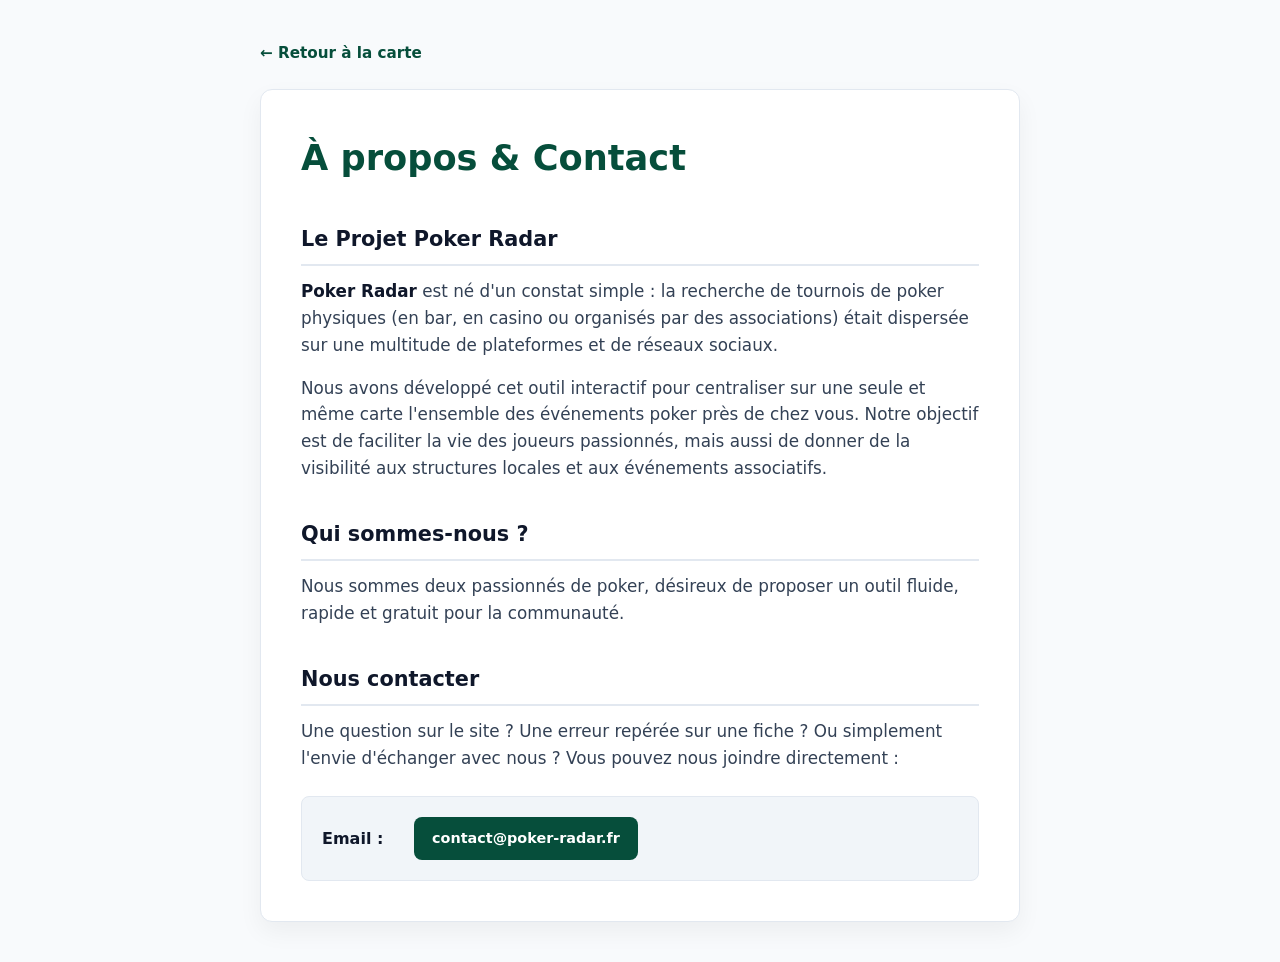
==== contact.html @ d40d8439 "Ajout du logo + page contact" ====
<!DOCTYPE html>
<html lang="fr">
<head>
  <meta charset="UTF-8">
  <meta name="viewport" content="width=device-width, initial-scale=1.0">
  <title>À propos & Contact — Poker-Radar</title>
  <link rel="stylesheet" href="styles2.css">
</head>
<body>

  <div class="container">
    <a href="index.html" class="btn-retour">← Retour à la carte</a>

    <div class="content-card">
      <h1>À propos & Contact</h1>

      <h2>Le Projet Poker Radar</h2>
      <p>
        <strong>Poker Radar</strong> est né d'un constat simple : la recherche de tournois de poker physiques (en bar, en casino ou organisés par des associations) était dispersée sur une multitude de plateformes et de réseaux sociaux.
      </p>
      <p>
        Nous avons développé cet outil interactif pour centraliser sur une seule et même carte l'ensemble des événements poker près de chez vous. Notre objectif est de faciliter la vie des joueurs passionnés, mais aussi de donner de la visibilité aux structures locales et aux événements associatifs.
      </p>

      <h2>Qui sommes-nous ?</h2>
      <p>
        Nous sommes deux passionnés de poker, désireux de proposer un outil fluide, rapide et gratuit pour la communauté.
      </p>

      <h2>Nous contacter</h2>
      <p>
        Une question sur le site ? Une erreur repérée sur une fiche ? Ou simplement l'envie d'échanger avec nous ? Vous pouvez nous joindre directement :
      </p>

      <div class="contact-box">
        <div class="contact-item">
          <strong>Email :</strong>
          <a href="mailto:contact@poker-radar.fr" class="btn" style="margin-top: 0;">contact@poker-radar.fr</a>
        </div>
      </div>
    </div>
  </div>

</body>
</html>
---- styles2.css ----
/* =========================================
   styles2.css
   ========================================= */

/* --- 1. Variables & Palette Neutre --- */
:root {
  --brand-header: #064e3b; /* Vert tapis sombre */
  --btn-primary: #064e3b;  
  --btn-hover: #047557;    
  
  --ink: #0f172a;          /* Texte principal */
  --muted: #64748b;        
  --surface: #ffffff;      /* Surface des cartes */
  --line: #e2e8f0;         /* Lignes de séparation */
  --radius: 8px;
}

* {
  box-sizing: border-box;
}

/* --- 2. Configuration globale de la page (Centrage automatique) --- */
html, body {
  margin: 0;
  padding: 0;
  background-color: #f8fafc; /* Fond gris très clair pour la lisibilité */
}

body {
  font-family: "Bricolage Grotesque", system-ui, -apple-system, sans-serif;
  color: var(--ink);
  -webkit-font-smoothing: antialiased;
  line-height: 1.6;
  
  /* Centrage automatique de la zone de texte */
  max-width: 800px;
  margin: 0 auto;
  padding: 40px 20px;
}

/* --- 3. Styles des textes standards (Mentions & Confidentialité) --- */
h1 {
  color: var(--brand-header);
  font-size: 2.2rem;
  font-weight: 800;
  margin-top: 10px;
  margin-bottom: 24px;
}

h2 {
  color: var(--ink);
  font-size: 1.3rem;
  font-weight: 700;
  margin-top: 36px;
  margin-bottom: 12px;
  border-bottom: 2px solid var(--line);
  padding-bottom: 8px;
}

p {
  margin-top: 0;
  margin-bottom: 16px;
  color: #334155;
  font-size: 1.05rem;
}

strong {
  color: var(--ink);
  font-weight: 700;
}

/* Liens standards */
a {
  color: var(--btn-primary);
  text-decoration: none;
  font-weight: 600;
}

a:hover {
  text-decoration: underline;
}

/* Bouton / Lien "Retour à la carte" */
body > p:first-child a, 
.btn-retour {
  display: inline-flex;
  align-items: center;
  gap: 6px;
  color: var(--brand-header);
  text-decoration: none;
  font-weight: 700;
  font-size: 0.95rem;
  margin-bottom: 24px;
  transition: opacity 0.15s ease;
}

body > p:first-child a:hover, 
.btn-retour:hover {
  opacity: 0.8;
  text-decoration: underline;
}

/* --- 4. Styles spécifiques à la page "Contact" (avec les divs) --- */
.container {
  width: 100%;
}

.content-card {
  background: var(--surface);
  border: 1px solid var(--line);
  border-radius: 12px;
  padding: 40px;
  box-shadow: 0 10px 25px rgba(0, 0, 0, 0.05);
}

.content-card h1 {
  margin-top: 0;
}

/* Boîte de contact */
.contact-box {
  background: #f1f5f9;
  border: 1px solid var(--line);
  border-radius: var(--radius);
  padding: 20px;
  margin-top: 24px;
  display: flex;
  flex-direction: column;
  gap: 16px;
}

.contact-item {
  display: flex;
  align-items: center;
  gap: 12px;
  flex-wrap: wrap;
}

.contact-item strong {
  min-width: 80px;
}

/* Le vrai Bouton (Email) */
.btn {
  display: inline-flex;
  align-items: center;
  padding: 10px 18px;
  background: var(--btn-primary);
  color: #fff !important;
  border-radius: var(--radius);
  text-decoration: none;
  font-size: 0.9rem;
  font-weight: 600;
  transition: background 0.15s ease;
}

.btn:hover {
  background: var(--btn-hover);
  text-decoration: none;
}

/* --- 5. Responsive Mobile --- */
@media (max-width: 600px) {
  body {
    padding: 20px 16px;
  }
  .content-card {
    padding: 24px 20px;
  }
  h1 {
    font-size: 1.8rem;
  }
}
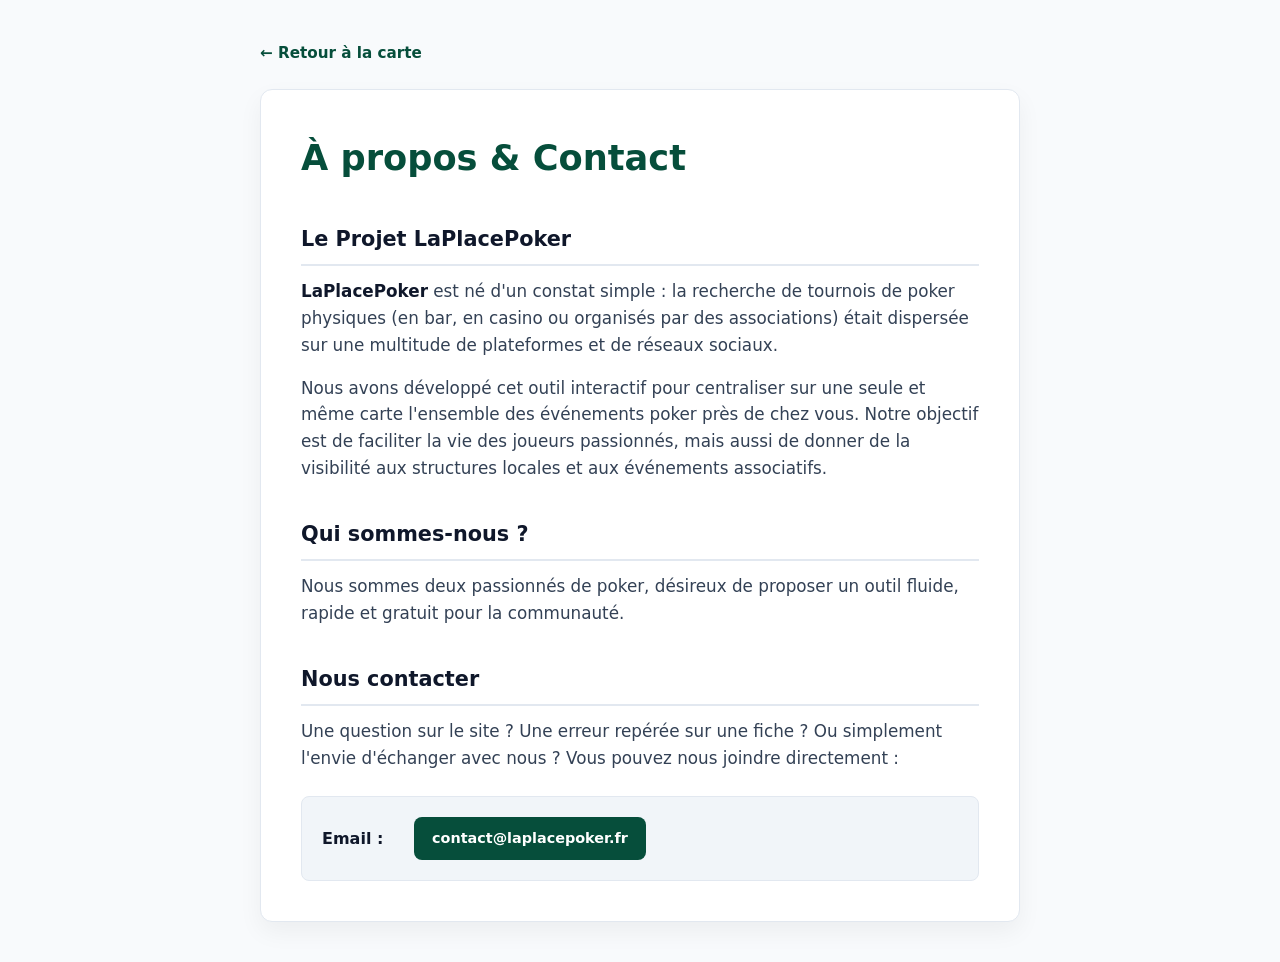
==== commit 13aeb966: "Changement du nom" ====
--- a/contact.html
+++ b/contact.html
@@ -3,7 +3,8 @@
 <head>
   <meta charset="UTF-8">
   <meta name="viewport" content="width=device-width, initial-scale=1.0">
-  <title>À propos & Contact — Poker-Radar</title>
+  <title>LaPlacePoker - À propos & Contact</title>
+  <link rel="icon" type="image/png" href="favicon.png">
   <link rel="stylesheet" href="styles2.css">
 </head>
 <body>
@@ -14,9 +15,9 @@
     <div class="content-card">
       <h1>À propos & Contact</h1>
 
-      <h2>Le Projet Poker Radar</h2>
+      <h2>Le Projet LaPlacePoker</h2>
       <p>
-        <strong>Poker Radar</strong> est né d'un constat simple : la recherche de tournois de poker physiques (en bar, en casino ou organisés par des associations) était dispersée sur une multitude de plateformes et de réseaux sociaux.
+        <strong>LaPlacePoker</strong> est né d'un constat simple : la recherche de tournois de poker physiques (en bar, en casino ou organisés par des associations) était dispersée sur une multitude de plateformes et de réseaux sociaux.
       </p>
       <p>
         Nous avons développé cet outil interactif pour centraliser sur une seule et même carte l'ensemble des événements poker près de chez vous. Notre objectif est de faciliter la vie des joueurs passionnés, mais aussi de donner de la visibilité aux structures locales et aux événements associatifs.
@@ -35,7 +36,7 @@
       <div class="contact-box">
         <div class="contact-item">
           <strong>Email :</strong>
-          <a href="mailto:contact@poker-radar.fr" class="btn" style="margin-top: 0;">contact@poker-radar.fr</a>
+          <a href="mailto:contact@laplacepoker.fr" class="btn" style="margin-top: 0;">contact@laplacepoker.fr</a>
         </div>
       </div>
     </div>
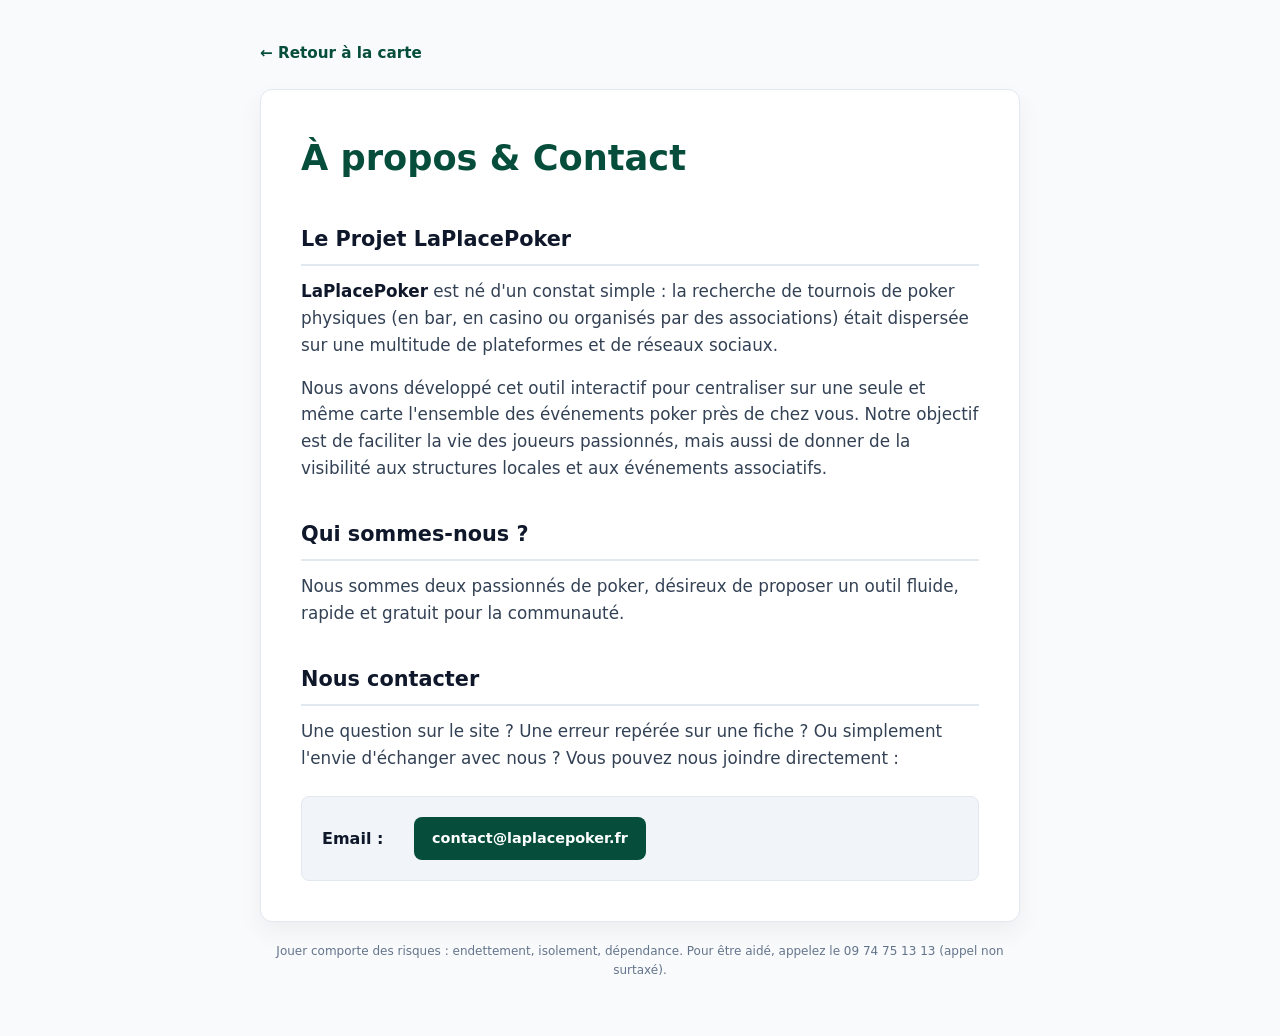
==== commit 39818fee: "Few changements" ====
--- a/contact.html
+++ b/contact.html
@@ -41,6 +41,9 @@
       </div>
     </div>
   </div>
+  <p style="font-size: 0.75rem; text-align: center; color: #64748b; margin-top: 20px;">
+  Jouer comporte des risques : endettement, isolement, dépendance. Pour être aidé, appelez le 09 74 75 13 13 (appel non surtaxé).
+  </p>
 
 </body>
 </html>
